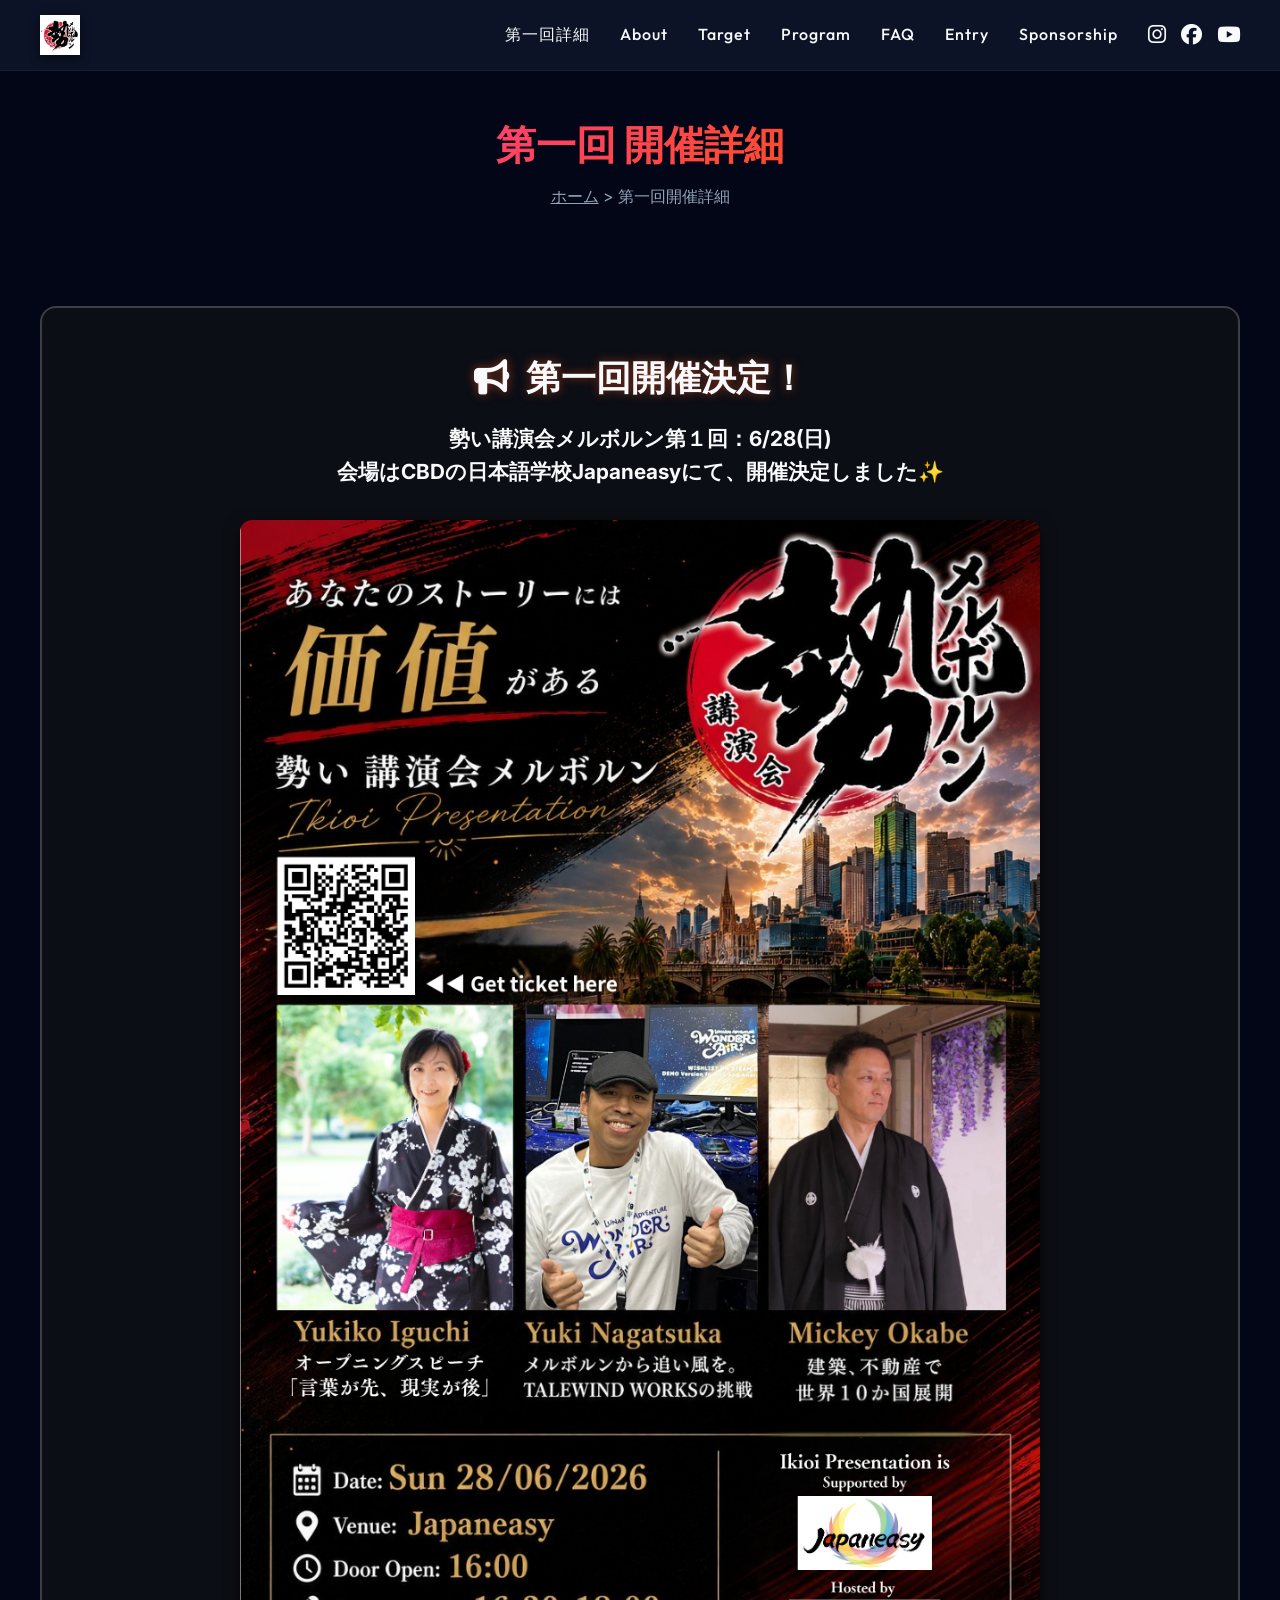
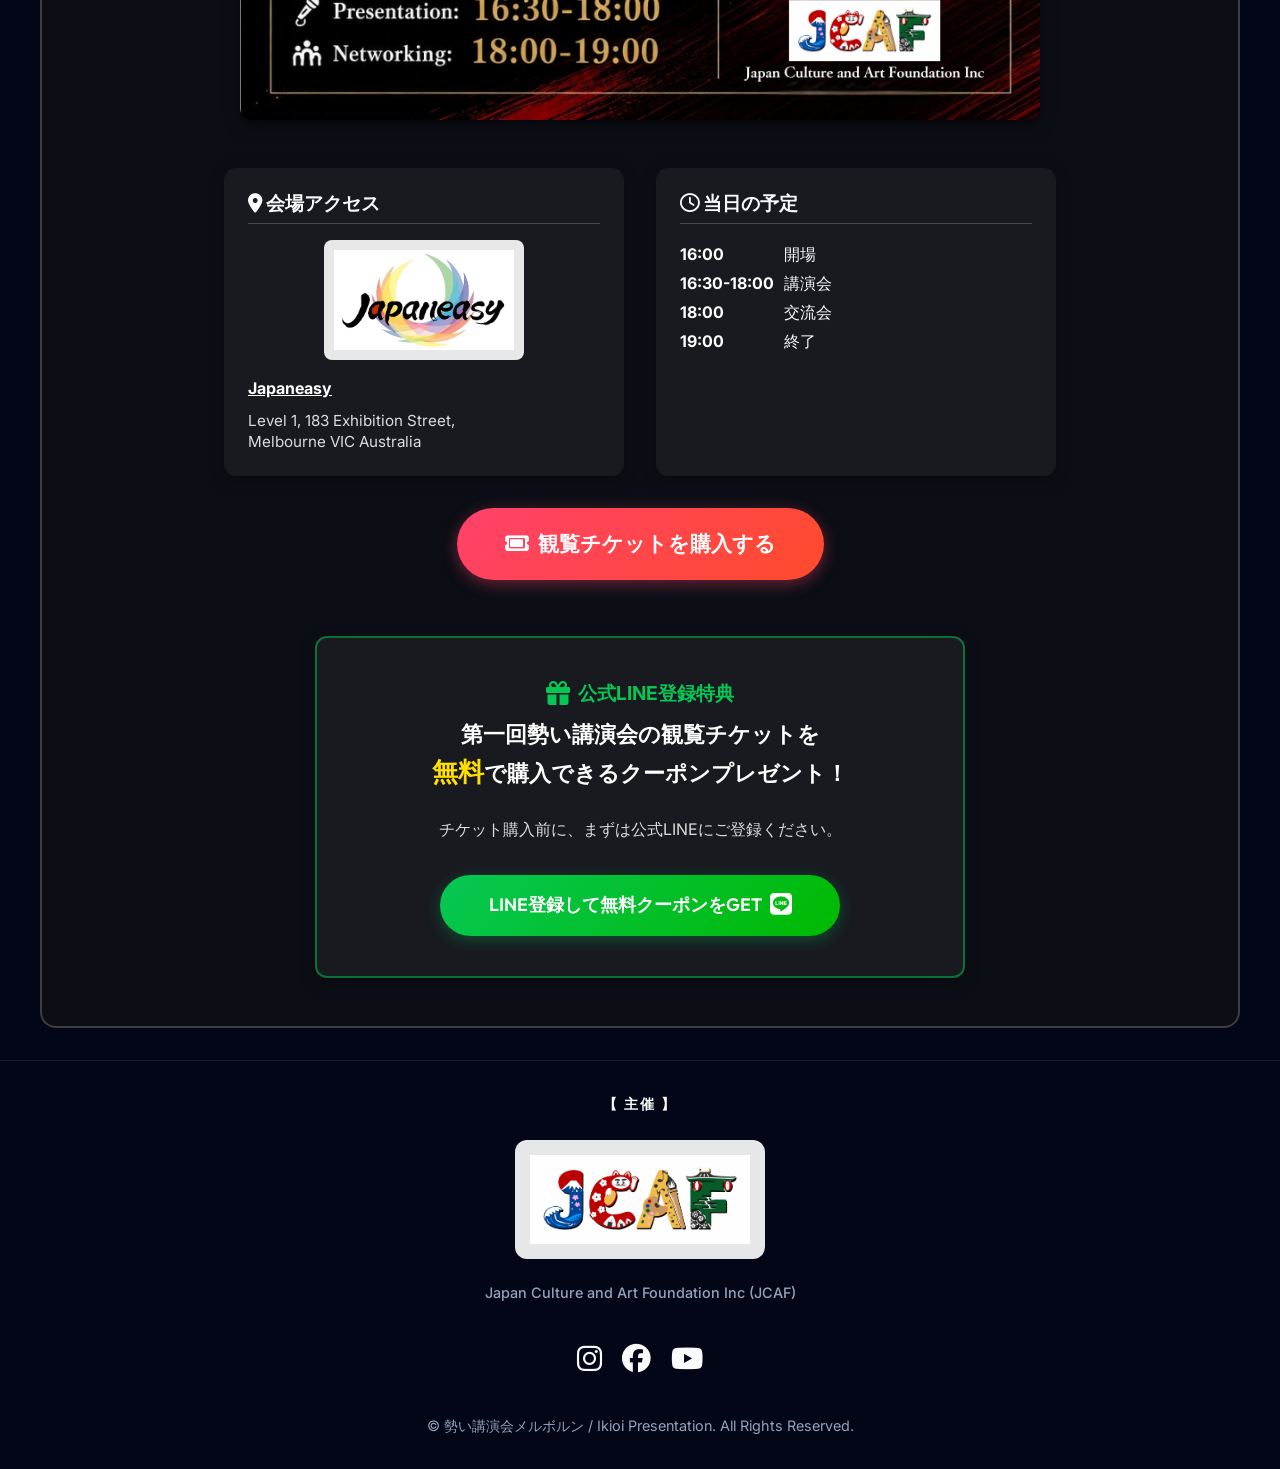
==== event-vol1.html @ 038012f1 "Update LP: Create event-vol1 page, add ticket links, update sponsor link" ====
<!DOCTYPE html>
<html lang="ja">
<head>
    <meta charset="UTF-8">
    <meta name="viewport" content="width=device-width, initial-scale=1.0">
    <title>勢い講演会メルボルン / Ikioi Presentation</title>
    <meta name="description" content="メルボルンであなたの「やりたい」を「できる」に変える。挑戦と共創のための大人のShow and Tell「勢い講演会メルボルン」">
    
    <!-- Favicon & OGP -->
    <link rel="icon" href="logo_transparent.png" type="image/png">
    <link rel="apple-touch-icon" href="logo_transparent.png">
    <meta property="og:title" content="勢い講演会メルボルン / Ikioi Presentation">
    <meta property="og:description" content="メルボルンであなたの「やりたい」を「できる」に変える。挑戦と共創のためのポジティブな出会いの場">
    <meta property="og:image" content="https://polyyuki.github.io/IkioiMelbourne/logo.png">
    <meta property="og:type" content="website">
    <meta name="twitter:card" content="summary_large_image">
    
    <!-- Google Fonts -->
    <link rel="preconnect" href="https://fonts.googleapis.com">
    <link rel="preconnect" href="https://fonts.gstatic.com" crossorigin>
    <link href="https://fonts.googleapis.com/css2?family=Inter:wght@400;500;600&family=Outfit:wght@400;600;700;800&family=Yuji+Syuku&display=swap" rel="stylesheet">
    
    <!-- Font Awesome -->
    <link rel="stylesheet" href="https://cdnjs.cloudflare.com/ajax/libs/font-awesome/6.4.0/css/all.min.css">
    
    <!-- Custom CSS -->
    <link rel="stylesheet" href="style.css">
</head>
<body>

    <!-- HEADER -->
    <header class="site-header">
        <div class="header-container">
            <a href="index.html" class="header-logo">
                <img src="logo.png" alt="勢い講演会メルボルン">
            </a>
            <div class="header-right">
                <nav class="header-nav">
                    <a href="event-vol1.html">第一回詳細</a>
                    <a href="index.html#about">About</a>
                    <a href="index.html#target">Target</a>
                    <a href="index.html#program">Program</a>
                    <a href="index.html#faq">FAQ</a>
                    <a href="index.html#cta">Entry</a>
                    <a href="sponsor.html">Sponsorship</a>
                </nav>
                <div class="social-links">
                    <a href="https://www.instagram.com/ikioi.melbourne/" target="_blank" rel="noopener noreferrer" title="Instagram"><i class="fa-brands fa-instagram"></i></a>
                    <a href="https://www.facebook.com/ikioi.melbourne/" target="_blank" rel="noopener noreferrer" title="Facebook"><i class="fa-brands fa-facebook"></i></a>
                    <a href="https://www.youtube.com/@Ikioi.Melbourne" target="_blank" rel="noopener noreferrer" title="YouTube"><i class="fa-brands fa-youtube"></i></a>
                </div>
            </div>
        </div>
    </header>

    <!-- PAGE HEADER -->
    <section class="page-header" style="padding-top: 120px; padding-bottom: 2rem; text-align: center; background: var(--bg-darker);">
        <div class="container">
            <h1 style="font-size: 2.5rem; font-family: var(--font-heading); margin-bottom: 1rem;"><span class="text-gradient">第一回 開催詳細</span></h1>
            <p style="color: var(--text-muted);"><a href="index.html" style="text-decoration: underline;">ホーム</a> > 第一回開催詳細</p>
        </div>
    </section>
    <!-- LAUNCH NEWS SECTION -->
    <section id="news" class="news" style="padding-top: 4rem; padding-bottom: 2rem;">
        <div class="container">
            <div class="glass-card reveal" style="border: 2px solid rgba(255, 255, 255, 0.2); background: rgba(20, 20, 20, 0.6); text-align: center; padding: 3rem 2rem;">
                <h2 style="font-size: 2.2rem; color: var(--color-primary); margin-bottom: 1.5rem; font-family: var(--font-heading); text-shadow: 0 0 10px rgba(255, 87, 34, 0.5);">
                    <i class="fa-solid fa-bullhorn" style="margin-right: 10px;"></i> 第一回開催決定！
                </h2>
                <p style="font-size: 1.3rem; font-weight: bold; margin-bottom: 2rem; line-height: 1.6;">
                    勢い講演会メルボルン第１回：6/28(日)<br>
                    会場はCBDの日本語学校Japaneasyにて、開催決定しました✨️
                </p>

                <div style="margin-bottom: 3rem;">
                    <img src="Ikioi001.png" alt="第一回勢い講演会チラシ" style="width: 100%; max-width: 800px; height: auto; border-radius: 12px; box-shadow: 0 4px 15px rgba(0,0,0,0.5); margin: 0 auto; display: block;">
                </div>
                
                <div style="display: flex; flex-wrap: wrap; justify-content: center; gap: 2rem; margin-bottom: 2rem;">
                    <div style="background: rgba(255, 255, 255, 0.05); border-radius: 12px; padding: 1.5rem; text-align: left; flex: 1; min-width: 250px; max-width: 400px; box-shadow: 0 4px 15px rgba(0,0,0,0.3);">
                        <h3 style="color: var(--color-secondary); font-size: 1.2rem; margin-bottom: 1rem; border-bottom: 1px solid rgba(255,255,255,0.2); padding-bottom: 0.5rem;">
                            <i class="fa-solid fa-location-dot"></i> 会場アクセス
                        </h3>
                        <img src="japaneasy_logo.jpg" alt="Japaneasy" style="width: 100%; max-width: 200px; height: auto; display: block; margin: 0 auto 1rem; background: rgba(255,255,255,0.9); padding: 10px; border-radius: 8px;">
                        <p style="margin-bottom: 0.5rem; font-weight: bold;"><a href="https://japaneasy.com.au/our-school/room-hire/" target="_blank" rel="noopener noreferrer" style="color: #fff; text-decoration: underline;">Japaneasy</a></p>
                        <p style="font-size: 0.95rem; color: #ddd; line-height: 1.4;">Level 1, 183 Exhibition Street,<br>Melbourne VIC Australia</p>
                    </div>
                    
                    <div style="background: rgba(255, 255, 255, 0.05); border-radius: 12px; padding: 1.5rem; text-align: left; flex: 1; min-width: 250px; max-width: 400px; box-shadow: 0 4px 15px rgba(0,0,0,0.3);">
                        <h3 style="color: var(--color-secondary); font-size: 1.2rem; margin-bottom: 1rem; border-bottom: 1px solid rgba(255,255,255,0.2); padding-bottom: 0.5rem;">
                            <i class="fa-regular fa-clock"></i> 当日の予定
                        </h3>
                        <ul style="list-style: none; padding: 0; margin: 0; line-height: 1.8;">
                            <li><span style="display: inline-block; width: 100px; font-weight: bold; color: #fff;">16:00</span> 開場</li>
                            <li><span style="display: inline-block; width: 100px; font-weight: bold; color: #fff;">16:30-18:00</span> 講演会</li>
                            <li><span style="display: inline-block; width: 100px; font-weight: bold; color: #fff;">18:00</span> 交流会</li>
                            <li><span style="display: inline-block; width: 100px; font-weight: bold; color: #fff;">19:00</span> 終了</li>
                        </ul>
                    </div>
                </div>

                <div style="margin-bottom: 3.5rem;">
                    <a href="https://www.trybooking.com/events/landing/1584638" target="_blank" rel="noopener noreferrer" class="btn-primary" style="font-size: 1.3rem; padding: 1.2rem 3rem;">
                        <i class="fa-solid fa-ticket" style="margin-right: 10px;"></i> 観覧チケットを購入する
                    </a>
                </div>

                <div style="background: rgba(255, 255, 255, 0.05); border: 2px solid rgba(6, 199, 85, 0.5); border-radius: 12px; padding: 2.5rem 2rem; max-width: 650px; margin: 0 auto; box-shadow: 0 4px 15px rgba(0,0,0,0.3);">
                    <p style="font-size: 1.2rem; margin-bottom: 0.5rem; color: #06C755; font-weight: bold; display: flex; align-items: center; justify-content: center;">
                        <i class="fa-solid fa-gift" style="margin-right: 8px; font-size: 1.5rem;"></i> 公式LINE登録特典
                    </p>
                    <p style="font-size: 1.4rem; margin-bottom: 1.5rem; font-weight: bold; color: #fff; line-height: 1.6;">
                        第一回勢い講演会の観覧チケットを<br>
                        <span style="color: #FFDF00; font-size: 1.6rem;">無料</span>で購入できるクーポンプレゼント！
                    </p>
                    <p style="font-size: 1rem; color: #ddd; margin-bottom: 2rem;">
                        チケット購入前に、まずは公式LINEにご登録ください。
                    </p>
                    <a href="https://lin.ee/NF2EFpvP" target="_blank" rel="noopener noreferrer" class="btn-line" style="display: inline-flex; align-items: center; justify-content: center; width: 100%; max-width: 400px;">
                        LINE登録して無料クーポンをGET <i class="fa-brands fa-line" style="margin-left: 8px; font-size: 1.2em;"></i>
                    </a>
                </div>
            </div>
        </div>
    </section>



    <!-- FOOTER -->
    <footer>
        <div class="container">
            <div class="organizer-info reveal" style="margin-bottom: 2rem;">
                <p style="margin-bottom: 1.5rem; color: var(--text-main); font-weight: 600; font-family: var(--font-heading); letter-spacing: 2px;">【 主催 】</p>
                <a href="https://www.jcafmel.com/" target="_blank" rel="noopener noreferrer" style="display: inline-block; transition: transform 0.3s ease;" onmouseover="this.style.transform='scale(1.05)'" onmouseout="this.style.transform='scale(1)'">
                    <img src="jcaf_logo.png" alt="JCAF Logo" style="max-width: 250px; width: 100%; margin: 0 auto 1rem; display: block; background: rgba(255,255,255,0.9); padding: 15px; border-radius: 12px;">
                </a>
                <p style="font-weight: 500;">Japan Culture and Art Foundation Inc (JCAF)</p>
            </div>
            
            <div class="footer-social reveal" style="margin-bottom: 2rem;">
                <div class="social-links footer-social-links">
                    <a href="https://www.instagram.com/ikioi.melbourne/" target="_blank" rel="noopener noreferrer" title="Instagram"><i class="fa-brands fa-instagram"></i></a>
                    <a href="https://www.facebook.com/ikioi.melbourne/" target="_blank" rel="noopener noreferrer" title="Facebook"><i class="fa-brands fa-facebook"></i></a>
                    <a href="https://www.youtube.com/@Ikioi.Melbourne" target="_blank" rel="noopener noreferrer" title="YouTube"><i class="fa-brands fa-youtube"></i></a>
                </div>
            </div>

            <p>&copy; 勢い講演会メルボルン / Ikioi Presentation. All Rights Reserved.</p>
        </div>
    </footer>

    <!-- Custom JS -->
    <script src="script.js"></script>
</body>
</html>
---- style.css ----
/* ========== DESIGN SYSTEM ========== */
:root {
  /* Colors */
  --bg-dark: #0f172a; /* Slate 900 */
  --bg-darker: #020617; /* Slate 950 */
  --text-main: #f8fafc; /* Slate 50 */
  --text-muted: #94a3b8; /* Slate 400 */
  
  /* Gradients & Accents */
  --accent-gradient: linear-gradient(135deg, #FF416C 0%, #FF4B2B 100%);
  --accent-gradient-hover: linear-gradient(135deg, #FF4B2B 0%, #FF416C 100%);
  --blue-gradient: linear-gradient(135deg, #4F46E5 0%, #3B82F6 100%);
  --card-bg: rgba(30, 41, 59, 0.7); /* Slate 800 with opacity */
  --card-border: rgba(255, 255, 255, 0.1);
  
  /* Typography */
  --font-heading: 'Outfit', sans-serif;
  --font-body: 'Inter', sans-serif;
  
  /* Spacing */
  --section-padding: 100px 20px;
  --border-radius: 16px;
  --transition: all 0.3s cubic-bezier(0.4, 0, 0.2, 1);
}

/* ========== BASE ========== */
* {
  margin: 0;
  padding: 0;
  box-sizing: border-box;
}

html {
  scroll-behavior: smooth;
  scroll-padding-top: 80px; /* ヘッダーの高さ分、アンカーリンク移動時の位置をずらす */
  font-size: 16px;
}

body {
  font-family: var(--font-body);
  background-color: var(--bg-darker);
  color: var(--text-main);
  line-height: 1.6;
  overflow-x: hidden;
}

h1, h2, h3, h4 {
  font-family: var(--font-heading);
  font-weight: 700;
  line-height: 1.2;
}

a {
  text-decoration: none;
  color: inherit;
}

ul {
  list-style: none;
}

img {
  max-width: 100%;
  height: auto;
  display: block;
}

/* ========== HEADER ========== */
.site-header {
  position: fixed;
  top: 0;
  left: 0;
  width: 100%;
  z-index: 1000;
  background: rgba(15, 23, 42, 0.85);
  backdrop-filter: blur(10px);
  -webkit-backdrop-filter: blur(10px);
  border-bottom: 1px solid rgba(255, 255, 255, 0.05);
  padding: 15px 20px;
  transition: all 0.3s ease;
}

.header-container {
  max-width: 1200px;
  margin: 0 auto;
  display: flex;
  justify-content: space-between;
  align-items: center;
}

.header-logo img {
  height: 40px;
  width: auto;
  display: block;
  filter: drop-shadow(0 2px 5px rgba(0,0,0,0.5));
}

.header-nav {
  display: flex;
  gap: 30px;
}

.header-nav a {
  color: var(--text-main);
  text-decoration: none;
  font-family: var(--font-heading);
  font-weight: 500;
  font-size: 1rem;
  letter-spacing: 1px;
  transition: var(--transition);
}

.header-nav a:hover {
  color: #FF416C;
}

.header-right {
  display: flex;
  align-items: center;
  gap: 30px;
}

.social-links {
  display: flex;
  align-items: center;
  gap: 15px;
}

.social-links a {
  color: var(--text-main);
  font-size: 1.3rem;
  transition: var(--transition);
}

.social-links a:hover {
  color: #FF416C;
  transform: scale(1.1);
}

.footer-social-links {
  justify-content: center;
  gap: 20px;
}

.footer-social-links a {
  font-size: 1.8rem;
}

/* ========== UTILITIES ========== */
.container {
  max-width: 1200px;
  margin: 0 auto;
}

.text-gradient {
  background: var(--accent-gradient);
  -webkit-background-clip: text;
  -webkit-text-fill-color: transparent;
  background-clip: text;
}

.text-blue-gradient {
  background: var(--blue-gradient);
  -webkit-background-clip: text;
  -webkit-text-fill-color: transparent;
  background-clip: text;
}

.section-title {
  text-align: center;
  font-size: 2.5rem;
  margin-bottom: 3rem;
}

.section-title span {
  display: block;
  font-size: 1.2rem;
  font-family: var(--font-body);
  color: var(--text-muted);
  text-transform: uppercase;
  letter-spacing: 2px;
  margin-bottom: 0.5rem;
}

.btn-primary {
  display: inline-flex;
  align-items: center;
  justify-content: center;
  padding: 1rem 2.5rem;
  font-family: var(--font-heading);
  font-size: 1.125rem;
  font-weight: 600;
  color: #fff;
  background: var(--accent-gradient);
  border-radius: 50px;
  box-shadow: 0 4px 15px rgba(255, 65, 108, 0.4);
  transition: var(--transition);
  position: relative;
  overflow: hidden;
  border: none;
  cursor: pointer;
  z-index: 1;
}

.btn-primary::before {
  content: '';
  position: absolute;
  top: 0;
  left: 0;
  width: 100%;
  height: 100%;
  background: var(--accent-gradient-hover);
  opacity: 0;
  z-index: -1;
  transition: var(--transition);
}

.btn-primary:hover::before {
  opacity: 1;
}

.btn-primary:hover {
  transform: translateY(-3px);
  box-shadow: 0 8px 25px rgba(255, 65, 108, 0.6);
}

.btn-line {
  display: inline-flex;
  align-items: center;
  justify-content: center;
  padding: 1rem 2.5rem;
  font-family: var(--font-heading);
  font-size: 1.125rem;
  font-weight: 600;
  color: #fff;
  background: linear-gradient(135deg, #06C755 0%, #00B900 100%);
  border-radius: 50px;
  box-shadow: 0 4px 15px rgba(6, 199, 85, 0.3);
  transition: var(--transition);
  position: relative;
  overflow: hidden;
  border: none;
  cursor: pointer;
  z-index: 1;
}

.btn-line::before {
  content: '';
  position: absolute;
  top: 0;
  left: 0;
  width: 100%;
  height: 100%;
  background: linear-gradient(135deg, #00B900 0%, #06C755 100%);
  opacity: 0;
  z-index: -1;
  transition: var(--transition);
}

.btn-line:hover::before {
  opacity: 1;
}

.btn-line:hover {
  transform: translateY(-3px);
  box-shadow: 0 8px 25px rgba(6, 199, 85, 0.4);
}

.btn-gold {
  display: inline-flex;
  align-items: center;
  justify-content: center;
  padding: 1rem 2.5rem;
  font-family: var(--font-heading);
  font-size: 1.125rem;
  font-weight: 700;
  color: #3b2400;
  background: linear-gradient(135deg, #FFDF00 0%, #D4AF37 50%, #B8860B 100%);
  border-radius: 50px;
  box-shadow: 0 4px 15px rgba(212, 175, 55, 0.4);
  transition: var(--transition);
  position: relative;
  overflow: hidden;
  border: none;
  cursor: pointer;
  z-index: 1;
}

.btn-gold::before {
  content: '';
  position: absolute;
  top: 0;
  left: 0;
  width: 100%;
  height: 100%;
  background: linear-gradient(135deg, #FFF8DC 0%, #FFDF00 40%, #DAA520 100%);
  opacity: 0;
  z-index: -1;
  transition: var(--transition);
}

.btn-gold::after {
  content: '';
  position: absolute;
  top: -50%;
  left: -50%;
  width: 200%;
  height: 200%;
  background: linear-gradient(to right, rgba(255,255,255,0) 0%, rgba(255,255,255,0.6) 50%, rgba(255,255,255,0) 100%);
  transform: rotate(45deg) translateX(-100%);
  transition: transform 0.6s cubic-bezier(0.4, 0, 0.2, 1);
  z-index: -1;
}

.btn-gold:hover::before {
  opacity: 1;
}

.btn-gold:hover::after {
  transform: rotate(45deg) translateX(100%);
}

.btn-gold:hover {
  transform: translateY(-3px);
  box-shadow: 0 8px 25px rgba(212, 175, 55, 0.6);
}

.btn-outline {
  display: inline-flex;
  align-items: center;
  justify-content: center;
  padding: 0.8rem 2rem;
  font-family: var(--font-heading);
  font-size: 1rem;
  font-weight: 500;
  color: #fff;
  background: transparent;
  border: 1px solid rgba(255, 255, 255, 0.4);
  border-radius: 50px;
  transition: var(--transition);
}

.btn-outline:hover {
  background: rgba(255, 255, 255, 0.1);
  border-color: #fff;
  transform: translateY(-2px);
}

.sponsor-teaser {
  margin-top: 4rem;
  padding-top: 3rem;
  border-top: 1px solid rgba(255, 255, 255, 0.1);
  text-align: center;
}

/* Glassmorphism Card */
.glass-card {
  background: var(--card-bg);
  backdrop-filter: blur(10px);
  -webkit-backdrop-filter: blur(10px);
  border: 1px solid var(--card-border);
  border-radius: var(--border-radius);
  padding: 2.5rem;
  transition: var(--transition);
}

.glass-card:hover {
  transform: translateY(-5px);
  border-color: rgba(255, 65, 108, 0.3);
  box-shadow: 0 10px 30px rgba(0, 0, 0, 0.5);
}

/* ========== HERO SECTION ========== */
.hero {
  position: relative;
  min-height: 100vh;
  display: flex;
  align-items: center;
  justify-content: center;
  padding: 100px 20px;
  overflow: hidden;
}

.hero-video-wrapper {
  position: absolute;
  top: 0;
  left: 0;
  width: 100%;
  height: 100%;
  z-index: -3;
  overflow: hidden;
}

.hero-video {
  width: 100%;
  height: 120%;
  object-fit: cover;
  object-position: center top;
  filter: blur(3px);
  transform: scale(1.05); /* ぼかしによる端の余白を防ぐ */
}

.hero-video-overlay {
  position: absolute;
  top: 0;
  left: 0;
  width: 100%;
  height: 100%;
  background: rgba(2, 6, 23, 0.65); /* 暗いオーバーレイでテキストを読みやすくする */
  z-index: 1;
}

/* Background elements for Hero */
.hero-bg-glow {
  position: absolute;
  top: 50%;
  left: 50%;
  width: 60vw;
  height: 60vw;
  background: radial-gradient(circle, rgba(255,65,108,0.15) 0%, rgba(15,23,42,0) 70%);
  transform: translate(-50%, -50%);
  z-index: -1;
  animation: pulse 8s infinite alternate;
}

@keyframes pulse {
  0% { transform: translate(-50%, -50%) scale(1); opacity: 0.8; }
  100% { transform: translate(-50%, -50%) scale(1.2); opacity: 1; }
}

.hero-content {
  text-align: center;
  max-width: 800px;
  z-index: 1;
}

.hero-badge {
  display: inline-block;
  padding: 0.5rem 1.5rem;
  background: rgba(255, 255, 255, 0.05);
  border: 1px solid var(--card-border);
  border-radius: 50px;
  font-size: 0.9rem;
  font-weight: 500;
  margin-bottom: 2rem;
  letter-spacing: 1px;
}

.hero h1 {
  font-size: clamp(2.5rem, 5vw, 4.5rem);
  margin-bottom: 1.5rem;
}

.hero p.hero-subtext {
  font-size: clamp(1.1rem, 2vw, 1.5rem);
  color: var(--text-muted);
  margin-bottom: 1.5rem;
}

.hero-title-group {
  margin-bottom: 3rem;
  background: rgba(15, 23, 42, 0.4);
  backdrop-filter: blur(5px);
  -webkit-backdrop-filter: blur(5px);
  padding: 2rem;
  border-radius: var(--border-radius);
  border: 1px solid rgba(255, 255, 255, 0.05);
}

.hero-main-title {
  font-family: 'Yuji Syuku', serif;
  font-size: min(8.5vw, 4.5rem);
  white-space: nowrap;
  color: #fff;
  line-height: 1.2;
  margin-bottom: 0.5rem;
  text-shadow: 0 4px 15px rgba(255, 65, 108, 0.6);
}

.hero-sub-title {
  font-family: var(--font-heading);
  font-size: clamp(1.2rem, 3vw, 2rem);
  color: var(--text-muted);
  letter-spacing: 3px;
  text-transform: uppercase;
  margin-bottom: 0;
}

/* ========== ABOUT SECTION ========== */
.about {
  padding: var(--section-padding);
  background-color: var(--bg-dark);
  position: relative;
}

.about-grid {
  display: grid;
  grid-template-columns: 1fr 1fr;
  gap: 4rem;
  align-items: center;
}

.about-text {
  background: rgba(15, 23, 42, 0.65);
  backdrop-filter: blur(10px);
  -webkit-backdrop-filter: blur(10px);
  padding: 3rem;
  border-radius: var(--border-radius);
  border: 1px solid rgba(255, 255, 255, 0.1);
}

.about-text h2 {
  font-size: 2.5rem;
  margin-bottom: 1.5rem;
}

.about-text p {
  font-size: 1.1rem;
  color: var(--text-muted);
  margin-bottom: 1.5rem;
}

.highlight-box {
  background: linear-gradient(90deg, rgba(255,65,108,0.1) 0%, rgba(255,65,108,0) 100%);
  border-left: 4px solid #FF416C;
  padding: 1.5rem;
  margin-top: 2rem;
  border-radius: 0 8px 8px 0;
}

.about-visual {
  position: relative;
}

/* ========== TARGET SECTION ========== */
.target {
  padding: var(--section-padding);
  background-color: var(--bg-darker);
  background-image: linear-gradient(rgba(2, 6, 23, 0.5), rgba(2, 6, 23, 0.7)), url('melbourne_bg_2.png');
  background-size: cover;
  background-position: center;
  background-attachment: fixed;
  position: relative;
}

.target-grid {
  display: grid;
  grid-template-columns: repeat(auto-fit, minmax(350px, 1fr));
  gap: 2rem;
}

.target-card {
  height: 100%;
}

.target-icon {
  width: 60px;
  height: 60px;
  border-radius: 12px;
  display: flex;
  align-items: center;
  justify-content: center;
  font-size: 1.8rem;
  margin-bottom: 1.5rem;
}

.icon-pitch {
  background: linear-gradient(135deg, rgba(255,65,108,0.2), rgba(255,75,43,0.2));
  color: #FF416C;
}

.icon-support {
  background: linear-gradient(135deg, rgba(79,70,229,0.2), rgba(59,130,246,0.2));
  color: #4F46E5;
}

.target-card h3 {
  font-size: 1.5rem;
  margin-bottom: 1.5rem;
  padding-bottom: 1rem;
  border-bottom: 1px solid var(--card-border);
}

.target-list li {
  position: relative;
  padding-left: 2rem;
  margin-bottom: 1rem;
  color: var(--text-muted);
}

.target-list li::before {
  content: '✓';
  position: absolute;
  left: 0;
  color: #FF416C;
  font-weight: bold;
}

.target-card:nth-child(2) .target-list li::before {
  color: #3B82F6;
}

/* ========== PROGRAM SECTION ========== */
.program {
  padding: var(--section-padding);
  background-color: var(--bg-dark);
}

.rules-container {
  display: flex;
  flex-wrap: wrap;
  gap: 2rem;
  margin-bottom: 4rem;
}

.rule-box {
  flex: 1;
  min-width: 250px;
  text-align: center;
  padding: 2rem;
  background: rgba(255, 65, 108, 0.05);
  border: 1px solid rgba(255, 65, 108, 0.2);
  border-radius: var(--border-radius);
}

.rule-box h3 {
  color: #FF416C;
  margin-bottom: 1rem;
  font-size: 1.5rem;
}

.timeline {
  position: relative;
  max-width: 800px;
  margin: 0 auto;
}

.timeline::before {
  content: '';
  position: absolute;
  left: 30px;
  top: 0;
  height: 100%;
  width: 2px;
  background: linear-gradient(to bottom, var(--card-border), #FF416C, var(--card-border));
}

.timeline-item {
  position: relative;
  padding-left: 80px;
  margin-bottom: 3rem;
}

.timeline-item:last-child {
  margin-bottom: 0;
}

.timeline-dot {
  position: absolute;
  left: 15px;
  top: 0;
  width: 32px;
  height: 32px;
  border-radius: 50%;
  background: var(--bg-darker);
  border: 2px solid #FF416C;
  display: flex;
  align-items: center;
  justify-content: center;
  font-family: var(--font-heading);
  font-weight: bold;
  font-size: 0.9rem;
  z-index: 1;
}

.timeline-content {
  background: var(--card-bg);
  border: 1px solid var(--card-border);
  padding: 1.5rem;
  border-radius: var(--border-radius);
}

.timeline-content h4 {
  font-size: 1.25rem;
  margin-bottom: 0.5rem;
  color: #fff;
}

.timeline-content p {
  color: var(--text-muted);
  font-size: 0.95rem;
}

/* ========== FAQ SECTION ========== */
.faq {
  padding: var(--section-padding);
}

.faq-container {
  max-width: 800px;
  margin: 0 auto;
}

.faq-item {
  margin-bottom: 1rem;
  border: 1px solid var(--card-border);
  border-radius: var(--border-radius);
  background: var(--card-bg);
  overflow: hidden;
}

.faq-question {
  width: 100%;
  padding: 1.5rem;
  display: flex;
  justify-content: space-between;
  align-items: center;
  background: transparent;
  border: none;
  color: var(--text-main);
  font-family: var(--font-heading);
  font-size: 1.1rem;
  font-weight: 600;
  text-align: left;
  cursor: pointer;
  transition: var(--transition);
}

.faq-question:hover {
  background: rgba(255, 255, 255, 0.02);
}

.faq-icon {
  transition: transform 0.3s ease;
  color: #FF416C;
}

.faq-item.open .faq-icon {
  transform: rotate(180deg);
}

.faq-answer {
  max-height: 0;
  overflow: hidden;
  transition: max-height 0.3s ease;
}

.faq-answer-inner {
  padding: 0 1.5rem 1.5rem;
  color: var(--text-muted);
  line-height: 1.7;
}

/* ========== CTA SECTION ========== */
.cta {
  padding: 120px 20px;
  text-align: center;
  position: relative;
  overflow: hidden;
  background-color: var(--bg-darker);
  background-image: linear-gradient(rgba(15, 23, 42, 0.5), rgba(15, 23, 42, 0.8)), url('melbourne_bg.png');
  background-size: cover;
  background-position: center;
  background-attachment: fixed;
}

.cta-bg {
  position: absolute;
  top: 0;
  left: 0;
  width: 100%;
  height: 100%;
  z-index: -2;
}

.cta-glow {
  position: absolute;
  bottom: -50%;
  left: 50%;
  transform: translateX(-50%);
  width: 80vw;
  height: 80vw;
  background: radial-gradient(circle, rgba(79,70,229,0.2) 0%, rgba(15,23,42,0) 70%);
  z-index: -1;
}

.cta h2 {
  font-size: clamp(2rem, 4vw, 3.5rem);
  margin-bottom: 1.5rem;
}

.cta p {
  font-size: 1.2rem;
  color: #fff;
  font-weight: 500;
  max-width: 600px;
  margin: 0 auto 3rem;
}

.cta .btn-line {
  font-size: 1.25rem;
  padding: 1.2rem 3rem;
}

/* ========== FOOTER ========== */
footer {
  padding: 2rem;
  text-align: center;
  background: var(--bg-darker);
  border-top: 1px solid var(--card-border);
  color: var(--text-muted);
  font-size: 0.9rem;
}

/* ========== ANIMATIONS ========== */
.reveal {
  opacity: 0;
  transform: translateY(30px);
  transition: all 0.8s cubic-bezier(0.5, 0, 0, 1);
}

.reveal.active {
  opacity: 1;
  transform: translateY(0);
}

/* ========== MEDIA QUERIES ========== */
@media (max-width: 768px) {
  .header-nav {
    display: none; /* スマホではメニュー項目を隠し、SNSアイコンのみ表示 */
  }
  
  .social-links {
    gap: 10px;
  }
  
  .social-links a {
    font-size: 1.1rem;
  }
  
  .header-logo img {
    height: 30px;
  }

  .about-grid {
    grid-template-columns: 1fr;
  }
  
  .timeline::before {
    left: 20px;
  }
  
  .timeline-item {
    padding-left: 60px;
  }
  
  .timeline-dot {
    left: 5px;
  }
  
  .section-title {
    font-size: 2rem;
  }
  
  .rules-container {
    flex-direction: column;
    gap: 1.5rem;
  }
}
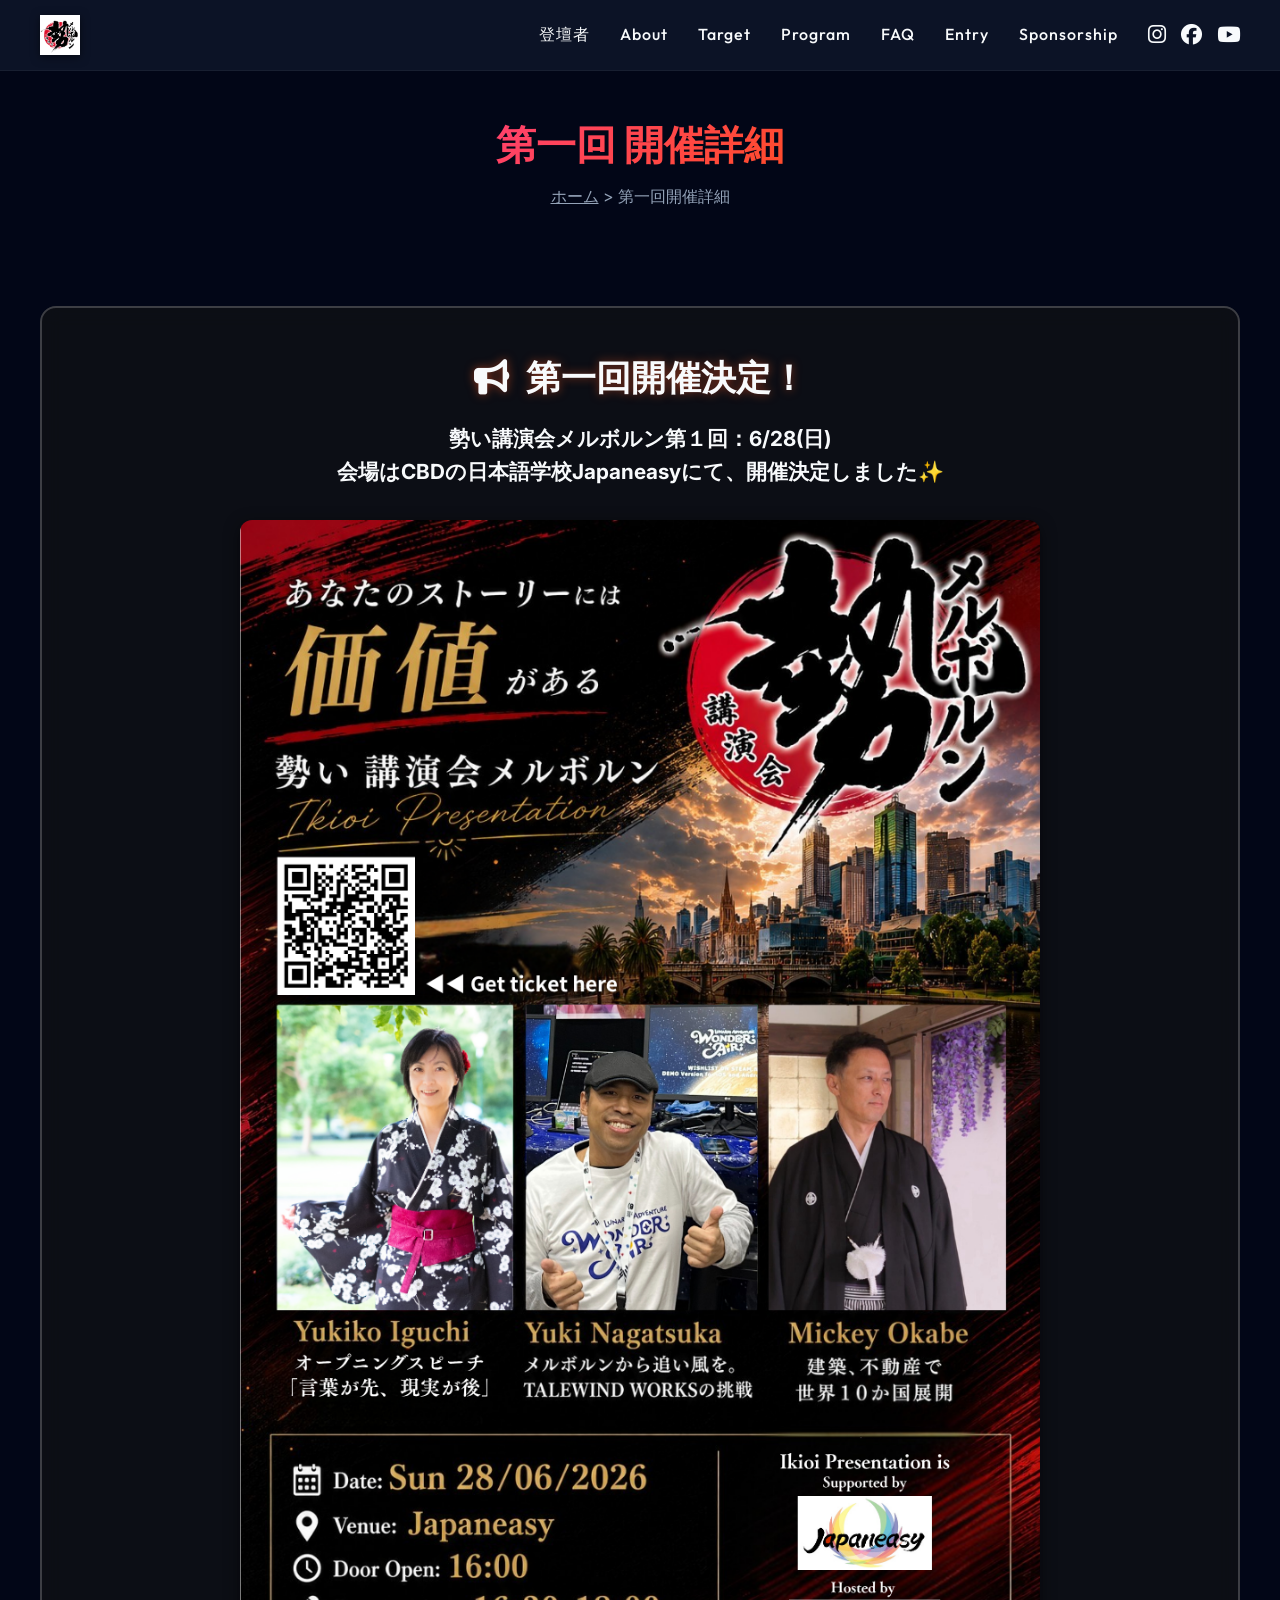
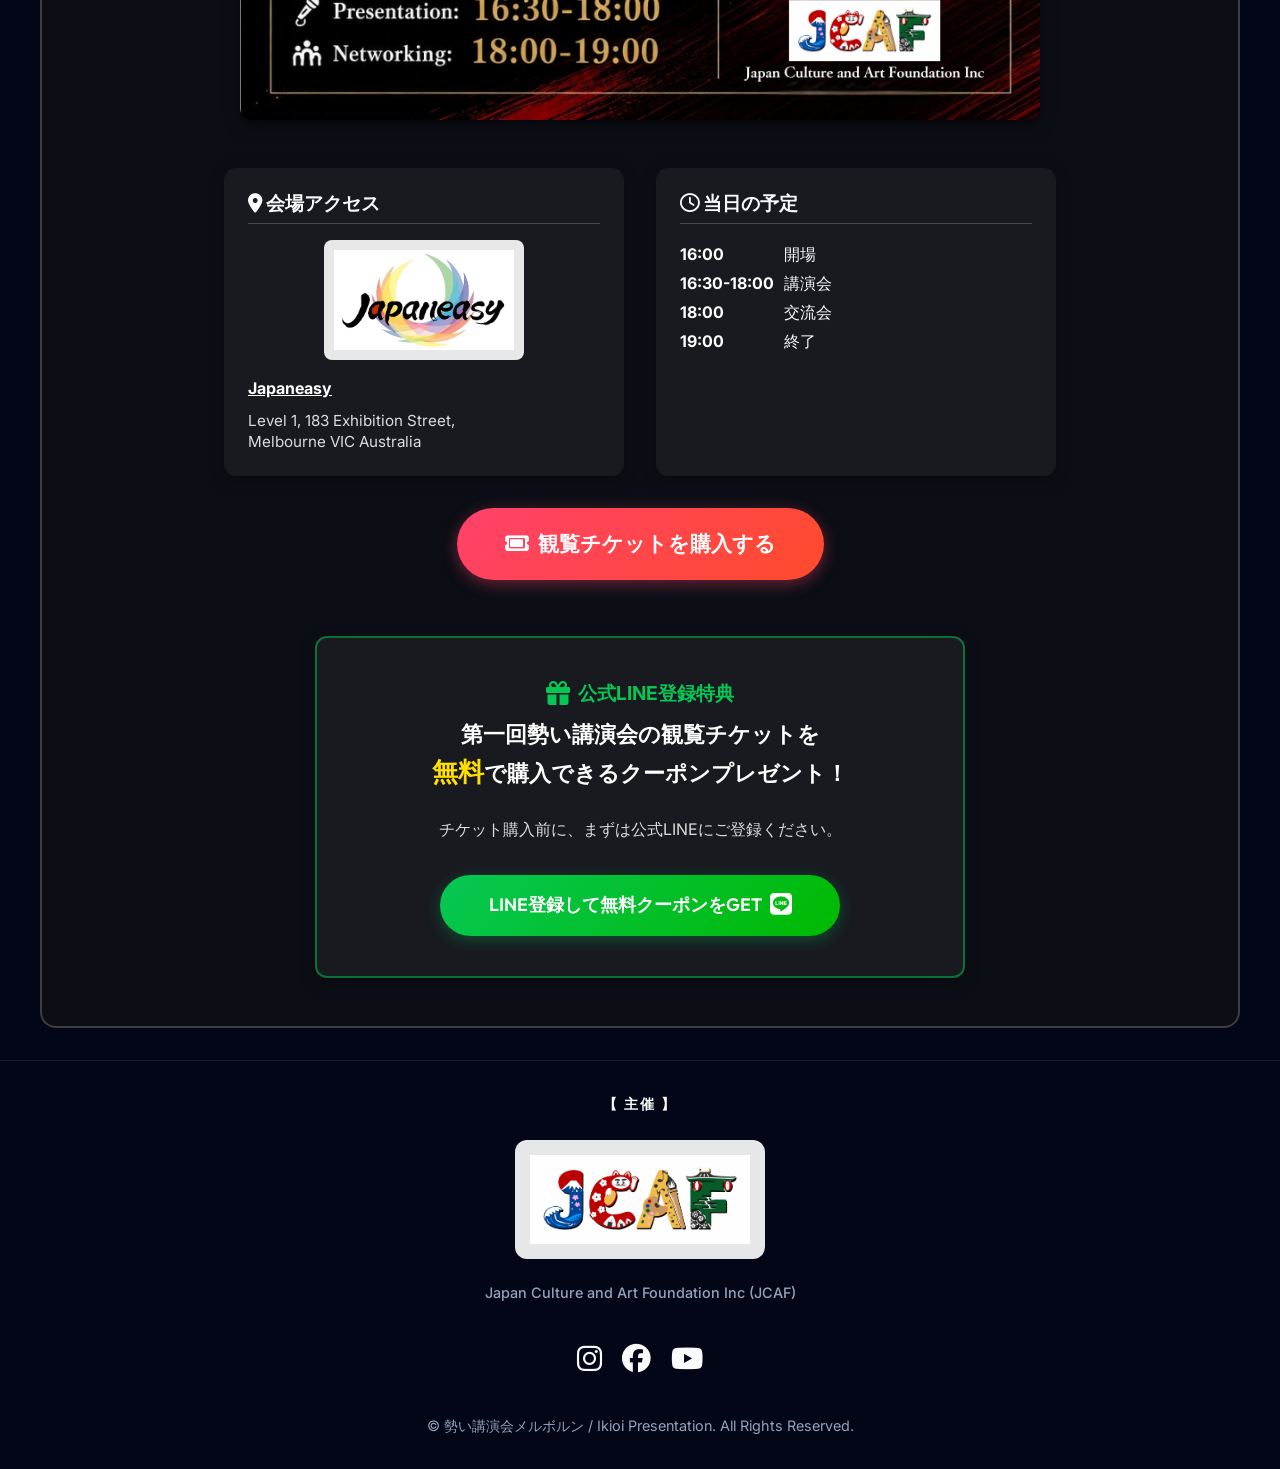
==== commit 92346e98: "第2回開催に向けた更新と登壇者紹介ページの追加" ====
--- a/event-vol1.html
+++ b/event-vol1.html
@@ -36,7 +36,7 @@
             </a>
             <div class="header-right">
                 <nav class="header-nav">
-                    <a href="event-vol1.html">第一回詳細</a>
+                    <a href="speakers.html">登壇者</a>
                     <a href="index.html#about">About</a>
                     <a href="index.html#target">Target</a>
                     <a href="index.html#program">Program</a>
